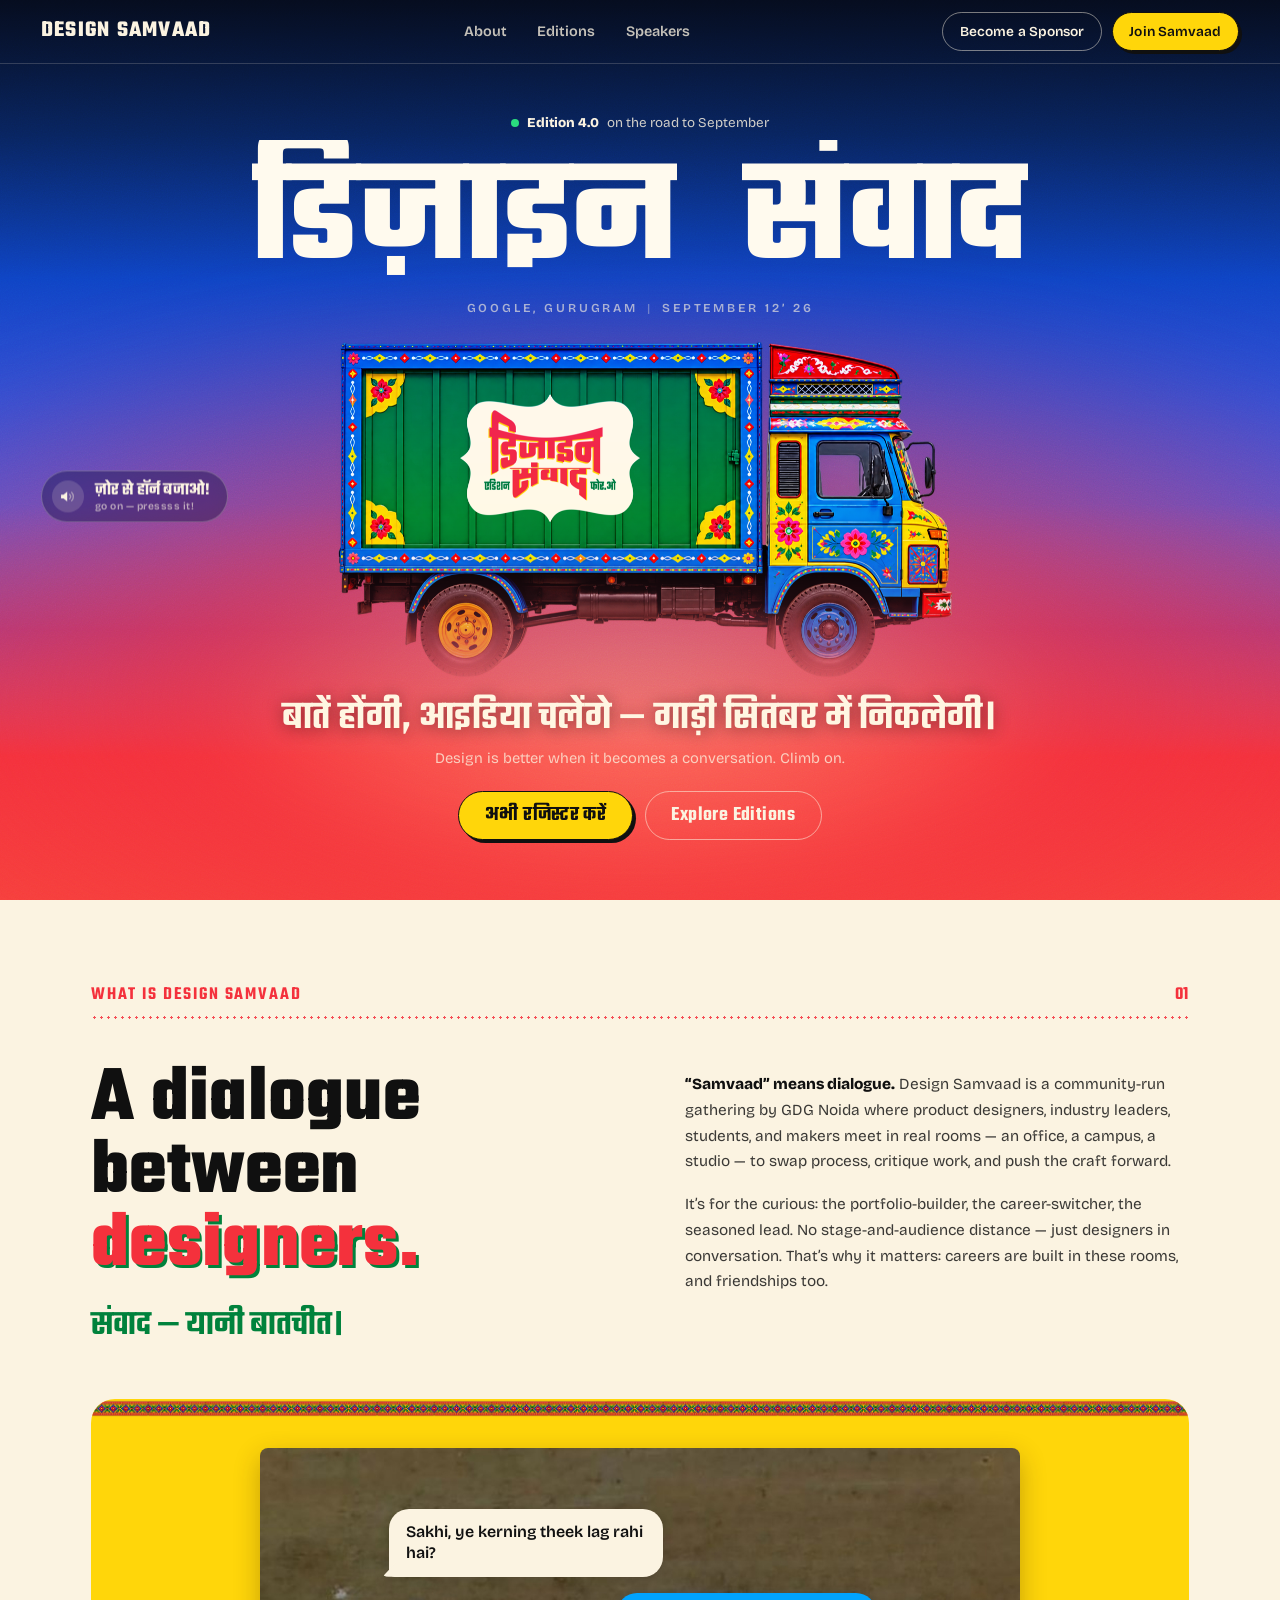
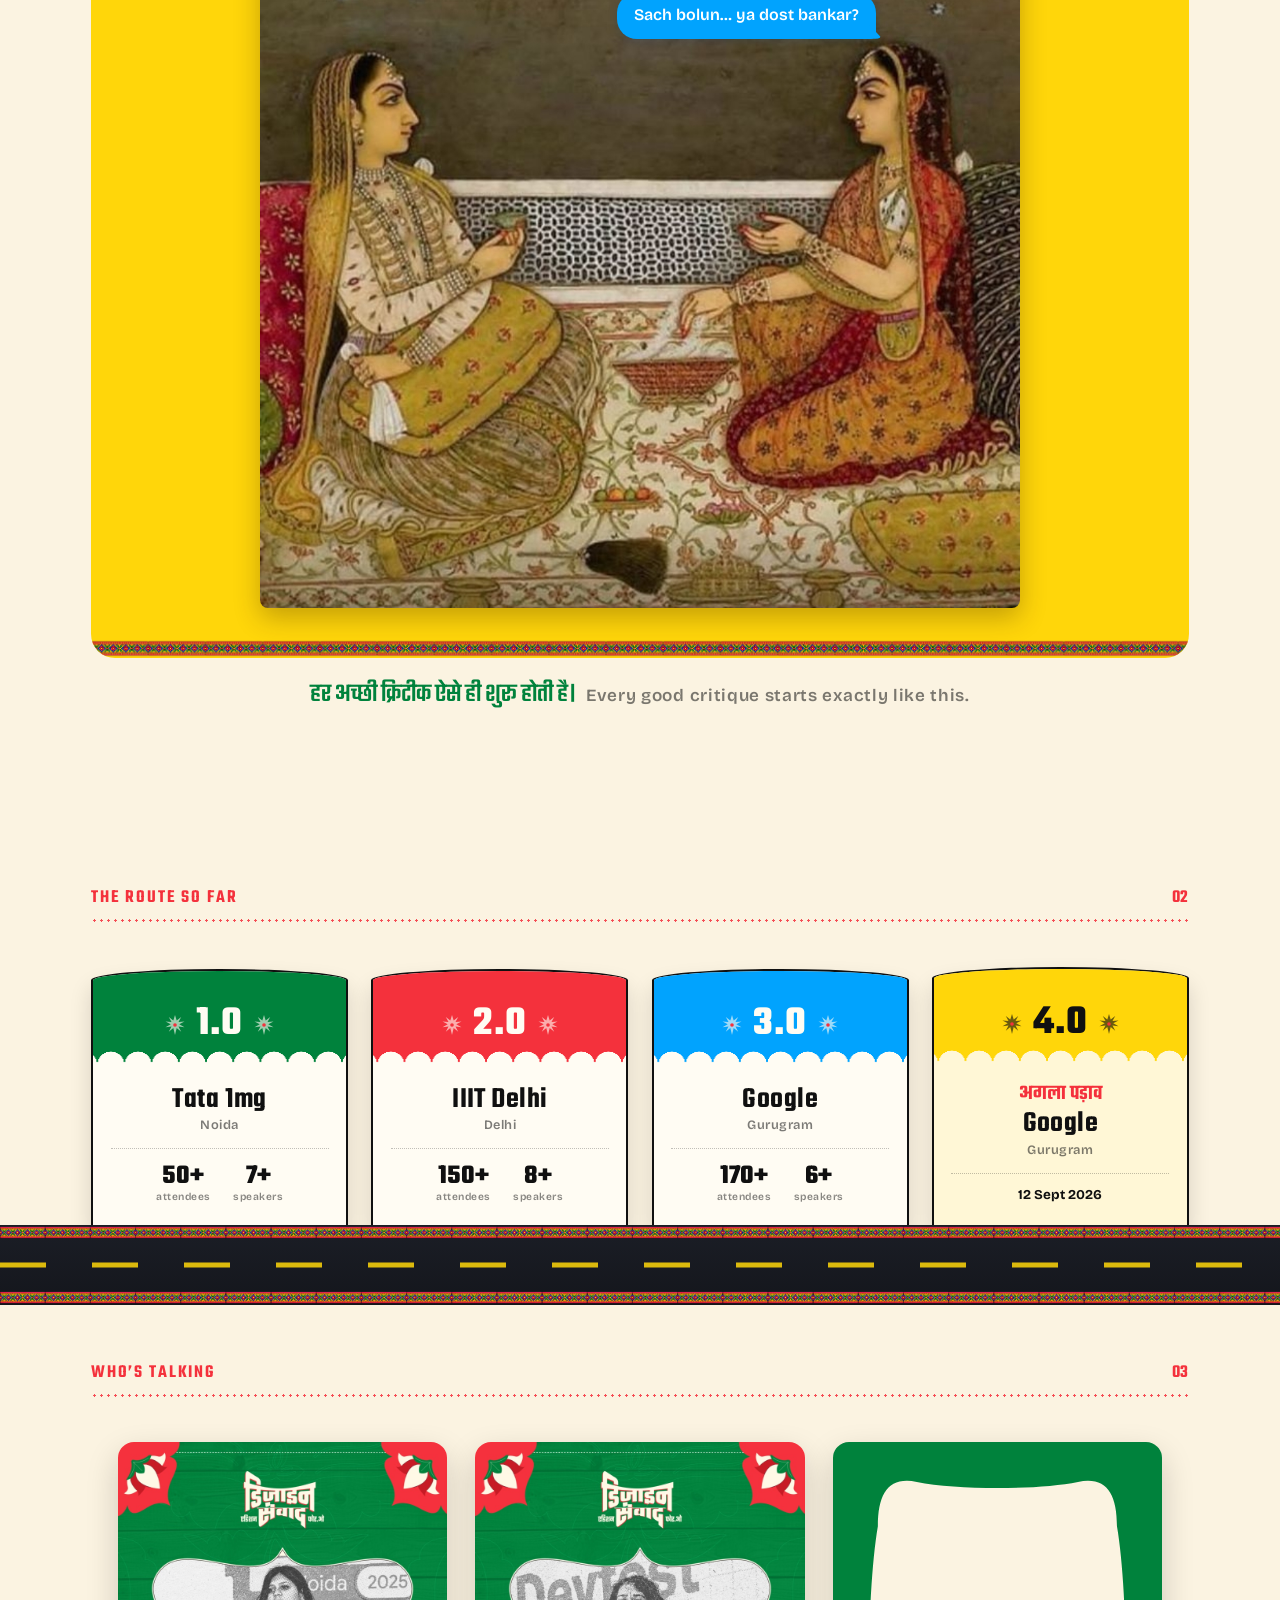
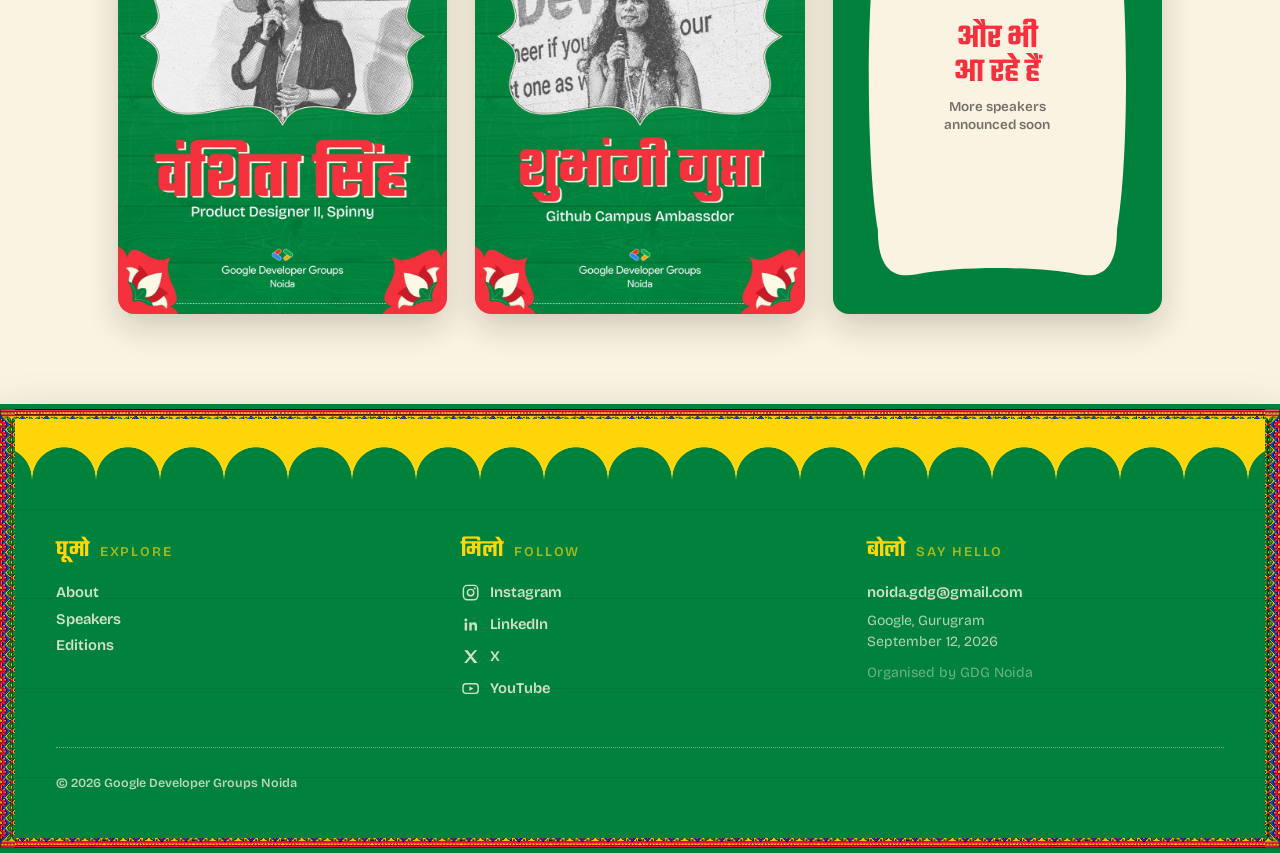
==== index.html @ 7346ff79 "Design Samvaad 4.0 website One-page site for GDG Noida's Design Samvaad Edition 4.0, built in plain " ====
<!DOCTYPE html>
<html lang="en">
<head>
<meta charset="UTF-8" />
<meta name="viewport" content="width=device-width, initial-scale=1.0" />
<title>डिज़ाइन संवाद — Design Samvaad 4.0 · GDG Noida</title>
<meta name="description" content="Design Samvaad Edition 4.0 — a confluence of creativity and advancements. Google Developer Groups Noida, September 2026." />

<link rel="preconnect" href="https://fonts.googleapis.com" />
<link rel="preconnect" href="https://fonts.gstatic.com" crossorigin />
<link href="https://fonts.googleapis.com/css2?family=Teko:wght@400;500;600;700&family=Bricolage+Grotesque:opsz,wght@12..96,400;12..96,600;12..96,800&display=swap" rel="stylesheet" />
<link rel="stylesheet" href="css/main.css?v=33" />
</head>

<body>

<!-- ============ NAV ============ -->
<header class="nav" id="nav">
  <a class="brand" href="#top">
    <span class="brand__name">Design Samvaad</span>
  </a>

  <nav class="nav__links" id="navLinks" aria-label="Primary">
    <a href="#about">About</a>
    <a href="#editions">Editions</a>
    <a href="#speakers">Speakers</a>
  </nav>

  <div class="nav__actions">
    <a class="btn btn--ghost" href="mailto:noida.gdg@gmail.com?subject=Sponsoring%20Design%20Samvaad%204.0">Become a Sponsor</a>
    <a class="btn btn--solid" href="https://www.commudle.com/fill-form/4998" target="_blank" rel="noopener noreferrer">Join Samvaad</a>
  </div>

  <button class="nav__toggle" id="navToggle" type="button"
          aria-expanded="false" aria-controls="navLinks" aria-label="Open menu">
    <span></span><span></span><span></span>
  </button>
</header>

<!-- ============ HERO ============ -->
<main class="hero" id="top">

  <!-- Dusk sky -->
  <div class="scene" aria-hidden="true">
    <div class="scene__sky"></div>
    <div class="scene__bloom"></div>
    <div class="scene__grain"></div>
  </div>

  <div class="hero__inner">

    <p class="hero__eyebrow">
      <span class="hero__eyebrow-dot" aria-hidden="true"></span>
      <strong>Edition 4.0</strong>
      <span>on the road to September</span>
    </p>

    <h1 class="hero__title">
      <span class="hero__title-line"><span class="hero__title-word">डिज़ाइन</span></span>
      <span class="hero__title-line"><span class="hero__title-word">संवाद</span></span>
    </h1>

    <p class="hero__meta">Google, Gurugram <i>|</i> September 12’ 26</p>

    <!-- Truck: dissolves into the gradient at its base -->
    <figure class="truck" id="truck">
      <!-- .truck__media carries the dissolve mask, so the figure itself
           stays free for the jolt/idle transforms -->
      <span class="truck__media">
        <img
          src="Assets/truck-w1600.png"
          srcset="Assets/truck-w1200.png 1200w,
                  Assets/truck-w1600.png 1600w,
                  Assets/truck-w2200.png 2200w"
          sizes="(max-width: 760px) 112vw, 48vw"
          width="1600" height="900"
          alt="A hand-painted Indian truck carrying the Design Samvaad logo on its side."
          decoding="async" fetchpriority="high" />
        <span class="truck__tint" aria-hidden="true"></span>
      </span>
    </figure>

    <p class="hero__tagline">बातें होंगी, आइडिया चलेंगे — गाड़ी सितंबर में निकलेगी।</p>

    <p class="hero__sub">Design is better when it becomes a conversation. Climb on.</p>

    <div class="hero__cta">
      <a class="btn btn--solid btn--lg" href="https://www.commudle.com/fill-form/4998" target="_blank" rel="noopener noreferrer">अभी रजिस्टर करें</a>
      <a class="btn btn--outline btn--lg" href="#editions">Explore Editions</a>
    </div>

  </div>

  <!-- Horn pill -->
  <button class="horn" id="hornBtn" type="button" aria-label="Sound the horn">
    <span class="horn__icon" aria-hidden="true">
      <svg viewBox="0 0 24 24">
        <path d="M4 9.5h3.2L12 5.6v12.8L7.2 14.5H4z" fill="currentColor"/>
        <path class="horn__wave horn__wave--1" d="M15.2 9.2a4 4 0 0 1 0 5.6" fill="none" stroke="currentColor" stroke-width="1.7" stroke-linecap="round"/>
        <path class="horn__wave horn__wave--2" d="M17.8 6.6a7.7 7.7 0 0 1 0 10.8" fill="none" stroke="currentColor" stroke-width="1.7" stroke-linecap="round"/>
      </svg>
    </span>
    <span class="horn__text">
      <span class="horn__hi">ज़ोर से हॉर्न बजाओ!</span>
      <span class="horn__en">go on — pressss it!</span>
    </span>
  </button>

  <div class="horn-burst" id="hornBurst" aria-hidden="true"><span>पों&nbsp;पों!</span></div>
</main>

<!-- ============ ABOUT ============ -->
<section class="about" id="about">
  <div class="wrap">

    <!-- Header strip, after the brand deck's running head -->
    <div class="rule-head">
      <span class="rule-head__label">What is Design Samvaad</span>
      <span class="rule-head__index">01</span>
    </div>
    <span class="rule-dotted" aria-hidden="true"></span>

    <div class="about__grid">
      <div class="about__lead">
        <h2 class="about__title">
          A dialogue between<br />
          <em>designers.</em>
        </h2>
        <p class="about__hindi">संवाद — यानी बातचीत।</p>
      </div>

      <div class="about__body">
        <p><strong>“Samvaad” means dialogue.</strong> Design Samvaad is a community-run gathering by GDG Noida where product designers, industry leaders, students, and makers meet in real rooms — an office, a campus, a studio — to swap process, critique work, and push the craft forward.</p>
        <p>It’s for the curious: the portfolio-builder, the career-switcher, the seasoned lead. No stage-and-audience distance — just designers in conversation. That’s why it matters: careers are built in these rooms, and friendships too.</p>
      </div>
    </div>

    <!-- Two peacocks, one group chat. Tradition meets the read receipt. -->
    <figure class="dialogue">
      <div class="dialogue__scene">
        <div class="dialogue__frame">
          <!-- Bubbles are placed in % of this frame, so they stay pinned to
               each woman's head at every size -->
          <p class="bubble bubble--them">Sakhi, ye kerning theek lag rahi hai?</p>
          <p class="bubble bubble--me">Sach bolun… ya dost bankar?</p>
          <img class="dialogue__art" src="Assets/sakhi-talks.jpg"
               alt="A Mughal miniature of two women seated facing each other in conversation."
               width="1080" height="1080" loading="lazy" decoding="async" />
        </div>
      </div>
      <figcaption class="dialogue__cap">
        हर अच्छी क्रिटीक ऐसे ही शुरू होती है।
        <span>Every good critique starts exactly like this.</span>
      </figcaption>
    </figure>

  </div>
</section>

<!-- ============ EDITIONS ============ -->
<section class="editions" id="editions">
  <div class="wrap">

    <div class="rule-head">
      <span class="rule-head__label">The route so far</span>
      <span class="rule-head__index">02</span>
    </div>
    <span class="rule-dotted" aria-hidden="true"></span>

    <!-- Kilometre stones standing on the highway -->
    <ol class="route">
      <li class="stone stone--green">
        <span class="stone__cap">
          <svg class="cap-rosette" viewBox="0 0 40 40" aria-hidden="true"><use href="#rosette" /></svg>
          1.0
          <svg class="cap-rosette" viewBox="0 0 40 40" aria-hidden="true"><use href="#rosette" /></svg>
        </span>
        <div class="stone__body">
          <h3 class="stone__venue">Tata 1mg</h3>
          <p class="stone__city">Noida</p>
          <dl class="stone__stats">
            <div><dt>attendees</dt><dd>50+</dd></div>
            <div><dt>speakers</dt><dd>7+</dd></div>
          </dl>
        </div>
      </li>

      <li class="stone stone--red">
        <span class="stone__cap">
          <svg class="cap-rosette" viewBox="0 0 40 40" aria-hidden="true"><use href="#rosette" /></svg>
          2.0
          <svg class="cap-rosette" viewBox="0 0 40 40" aria-hidden="true"><use href="#rosette" /></svg>
        </span>
        <div class="stone__body">
          <h3 class="stone__venue">IIIT Delhi</h3>
          <p class="stone__city">Delhi</p>
          <dl class="stone__stats">
            <div><dt>attendees</dt><dd>150+</dd></div>
            <div><dt>speakers</dt><dd>8+</dd></div>
          </dl>
        </div>
      </li>

      <li class="stone stone--blue">
        <span class="stone__cap">
          <svg class="cap-rosette" viewBox="0 0 40 40" aria-hidden="true"><use href="#rosette" /></svg>
          3.0
          <svg class="cap-rosette" viewBox="0 0 40 40" aria-hidden="true"><use href="#rosette" /></svg>
        </span>
        <div class="stone__body">
          <h3 class="stone__venue">Google</h3>
          <p class="stone__city">Gurugram</p>
          <dl class="stone__stats">
            <div><dt>attendees</dt><dd>170+</dd></div>
            <div><dt>speakers</dt><dd>6+</dd></div>
          </dl>
        </div>
      </li>

      <li class="stone stone--next">
        <span class="stone__cap">
          <svg class="cap-rosette" viewBox="0 0 40 40" aria-hidden="true"><use href="#rosette" /></svg>
          4.0
          <svg class="cap-rosette" viewBox="0 0 40 40" aria-hidden="true"><use href="#rosette" /></svg>
        </span>
        <div class="stone__body">
          <p class="stone__flag">अगला पड़ाव</p>
          <h3 class="stone__venue">Google</h3>
          <p class="stone__city">Gurugram</p>
          <p class="stone__date">12 Sept 2026</p>
        </div>
      </li>
    </ol>

  </div>

  <!-- Outside .wrap so the highway runs edge to edge -->
  <div class="road" aria-hidden="true"></div>
</section>

<!-- ============ SPEAKERS ============ -->
<section class="speakers" id="speakers">
  <div class="wrap">

    <div class="rule-head">
      <span class="rule-head__label">Who’s talking</span>
      <span class="rule-head__index">03</span>
    </div>
    <span class="rule-dotted" aria-hidden="true"></span>

    <!-- Posters are pre-designed, so they carry their own name/role artwork.
         The alt text repeats it for screen readers and search. -->
    <ul class="speaker-grid">
      <li class="speaker">
        <img class="speaker__poster" src="Speakers/vanshita-singh.jpg"
             alt="वंशिता सिंह — Product Designer II at Spinny, speaking at Design Samvaad."
             width="839" height="1200" loading="lazy" decoding="async" />
      </li>

      <li class="speaker">
        <img class="speaker__poster" src="Speakers/shubhangi-gupta.jpg"
             alt="शुभांगी गुप्ता — GitHub Campus Ambassador, speaking at Design Samvaad."
             width="839" height="1200" loading="lazy" decoding="async" />
      </li>

      <li class="speaker speaker--soon">
        <div class="speaker__plate">
          <span class="speaker__soon-hi">और भी<br />आ रहे हैं</span>
          <span class="speaker__soon-en">More speakers<br />announced soon</span>
        </div>
      </li>
    </ul>

  </div>
</section>

<!-- ============ FOOTER — the painted tailgate, full bleed ============ -->
<footer class="footer" id="contact">
  <div class="tailgate">
    <span class="tailgate__valance" aria-hidden="true"></span>

    <div class="tailgate__body">
      <div class="wrap wrap--wide">

        <div class="footer__cols">
          <nav class="footer-col" aria-label="Footer">
            <h3 class="footer-col__head">घूमो <span>Explore</span></h3>
            <a href="#about">About</a>
            <a href="#speakers">Speakers</a>
            <a href="#editions">Editions</a>
                  </nav>

          <div class="footer-col">
            <h3 class="footer-col__head">मिलो <span>Follow</span></h3>
                <ul class="socials">
              <li><a href="https://www.instagram.com/gdg_noida" target="_blank" rel="noopener noreferrer" aria-label="Instagram">
                <svg viewBox="0 0 24 24" aria-hidden="true">
                  <rect x="3" y="3" width="18" height="18" rx="5" fill="none" stroke="currentColor" stroke-width="1.8"/>
                  <circle cx="12" cy="12" r="4" fill="none" stroke="currentColor" stroke-width="1.8"/>
                  <circle cx="17.2" cy="6.8" r="1.25" fill="currentColor"/>
                </svg><span>Instagram</span></a></li>

              <li><a href="https://www.linkedin.com/company/noidagdg" target="_blank" rel="noopener noreferrer" aria-label="LinkedIn">
                <svg viewBox="0 0 24 24" aria-hidden="true">
                  <path fill="currentColor" d="M4.6 9.4h3v10.1h-3zM6.1 4.4a1.8 1.8 0 1 1 0 3.6 1.8 1.8 0 0 1 0-3.6zM10.4 9.4h3v1.4a3.4 3.4 0 0 1 3-1.6c2.4 0 3.7 1.6 3.7 4.3v6h-3v-5.4c0-1.4-.5-2.3-1.8-2.3-1 0-1.6.7-1.8 1.4-.1.3-.1.6-.1.9v5.4h-3z"/>
                </svg><span>LinkedIn</span></a></li>

              <li><a href="https://x.com/gdg_noida" target="_blank" rel="noopener noreferrer" aria-label="X">
                <svg viewBox="0 0 24 24" aria-hidden="true">
                  <path fill="currentColor" d="M4 4h4.3l4 5.5L17 4h3.2l-6.4 7.7 6.9 8.3h-4.3l-4.4-5.9L7.1 20H3.9l6.7-8.1z"/>
                </svg><span>X</span></a></li>

              <li><a href="https://www.youtube.com/@gdg_noida" target="_blank" rel="noopener noreferrer" aria-label="YouTube">
                <svg viewBox="0 0 24 24" aria-hidden="true">
                  <rect x="2.5" y="6" width="19" height="12" rx="3.6" fill="none" stroke="currentColor" stroke-width="1.8"/>
                  <path fill="currentColor" d="M10.4 9.4l5.1 2.6-5.1 2.6z"/>
                </svg><span>YouTube</span></a></li>
            </ul>
          </div>

          <div class="footer-col">
            <h3 class="footer-col__head">बोलो <span>Say hello</span></h3>
            <!-- TODO: swap in the real address -->
            <a class="footer-col__mail" href="mailto:noida.gdg@gmail.com">noida.gdg@gmail.com</a>
            <p class="footer-col__note">Google, Gurugram<br />September 12, 2026</p>
            <p class="footer-col__note footer-col__note--dim">Organised by GDG Noida</p>
          </div>
        </div>

        <div class="tailgate__foot">
          <p class="tailgate__copy">© 2026 Google Developer Groups Noida</p>
        </div>

      </div>
    </div>
  </div>
</footer>

<!-- ============ SVG defs ============ -->
<svg class="defs" aria-hidden="true" focusable="false"><defs>
  <!-- The brand's cartouche, in objectBoundingBox units so it scales to any card -->
  <!-- Eight-point rosette, the flourish painted either side of a truck slogan -->
  <symbol id="rosette" viewBox="0 0 40 40">
    <path fill="currentColor" d="M20 0l3.4 11.1L32.4 4 27 14.2l12-1.3-10.4 5.8L39 24.4l-12-1.3 5.4 10.2-9-7.1L20 40l-3.4-13.8-9 7.1 5.4-10.2-12 1.3 10.4-5.8L1 12.9l12 1.3L7.6 4l9 7.1z"/>
    <circle cx="20" cy="20" r="3.6" fill="var(--red)"/>
  </symbol>

  <clipPath id="cartouche" clipPathUnits="objectBoundingBox">
    <path d="M.055.13C.055.05.095.008.20.022.35.042.65.042.80.022.905.008.945.05.945.13
             .99.30.99.70.945.87.945.95.905.992.80.978.65.958.35.958.20.978.095.992.055.95.055.87
             .01.70.01.30.055.13Z"/>
  </clipPath>
</defs></svg>

<script type="module" src="js/main.js?v=33"></script>
</body>
</html>
---- css/main.css ----
/* ============================================================
   Design Samvaad 4.0
   Brand: GDG Noida · "Desi Maximalism"
   Type:  Teko (display) · Bricolage Grotesque (text)
   ------------------------------------------------------------
   Entry point. Layer order is declared up front so a component
   can never be accidentally out-specified by a section rule —
   sections always win over components, components over base.
   ============================================================ */
@layer tokens, base, layout, components, sections;

/* --- Foundations ------------------------------------------ */
@import url("tokens.css")  layer(tokens);
@import url("base.css")    layer(base);
@import url("layout.css")  layer(layout);

/* --- Components: reusable, section-agnostic ---------------- */
@import url("components/button.css")       layer(components);
@import url("components/nav.css")          layer(components);
@import url("components/section-head.css") layer(components);
@import url("components/truck.css")        layer(components);
@import url("components/horn.css")         layer(components);
@import url("components/bubble.css")       layer(components);
@import url("components/dialogue.css")     layer(components);
@import url("components/milestone.css")    layer(components);
@import url("components/road.css")         layer(components);
@import url("components/speaker-card.css") layer(components);
@import url("components/rosette.css")      layer(components);
@import url("components/tailgate.css")     layer(components);
@import url("components/footer-cols.css")  layer(components);

/* --- Sections: page-level composition ---------------------- */
@import url("sections/hero.css")     layer(sections);
@import url("sections/about.css")    layer(sections);
@import url("sections/editions.css") layer(sections);
@import url("sections/speakers.css") layer(sections);
@import url("sections/footer.css")   layer(sections);
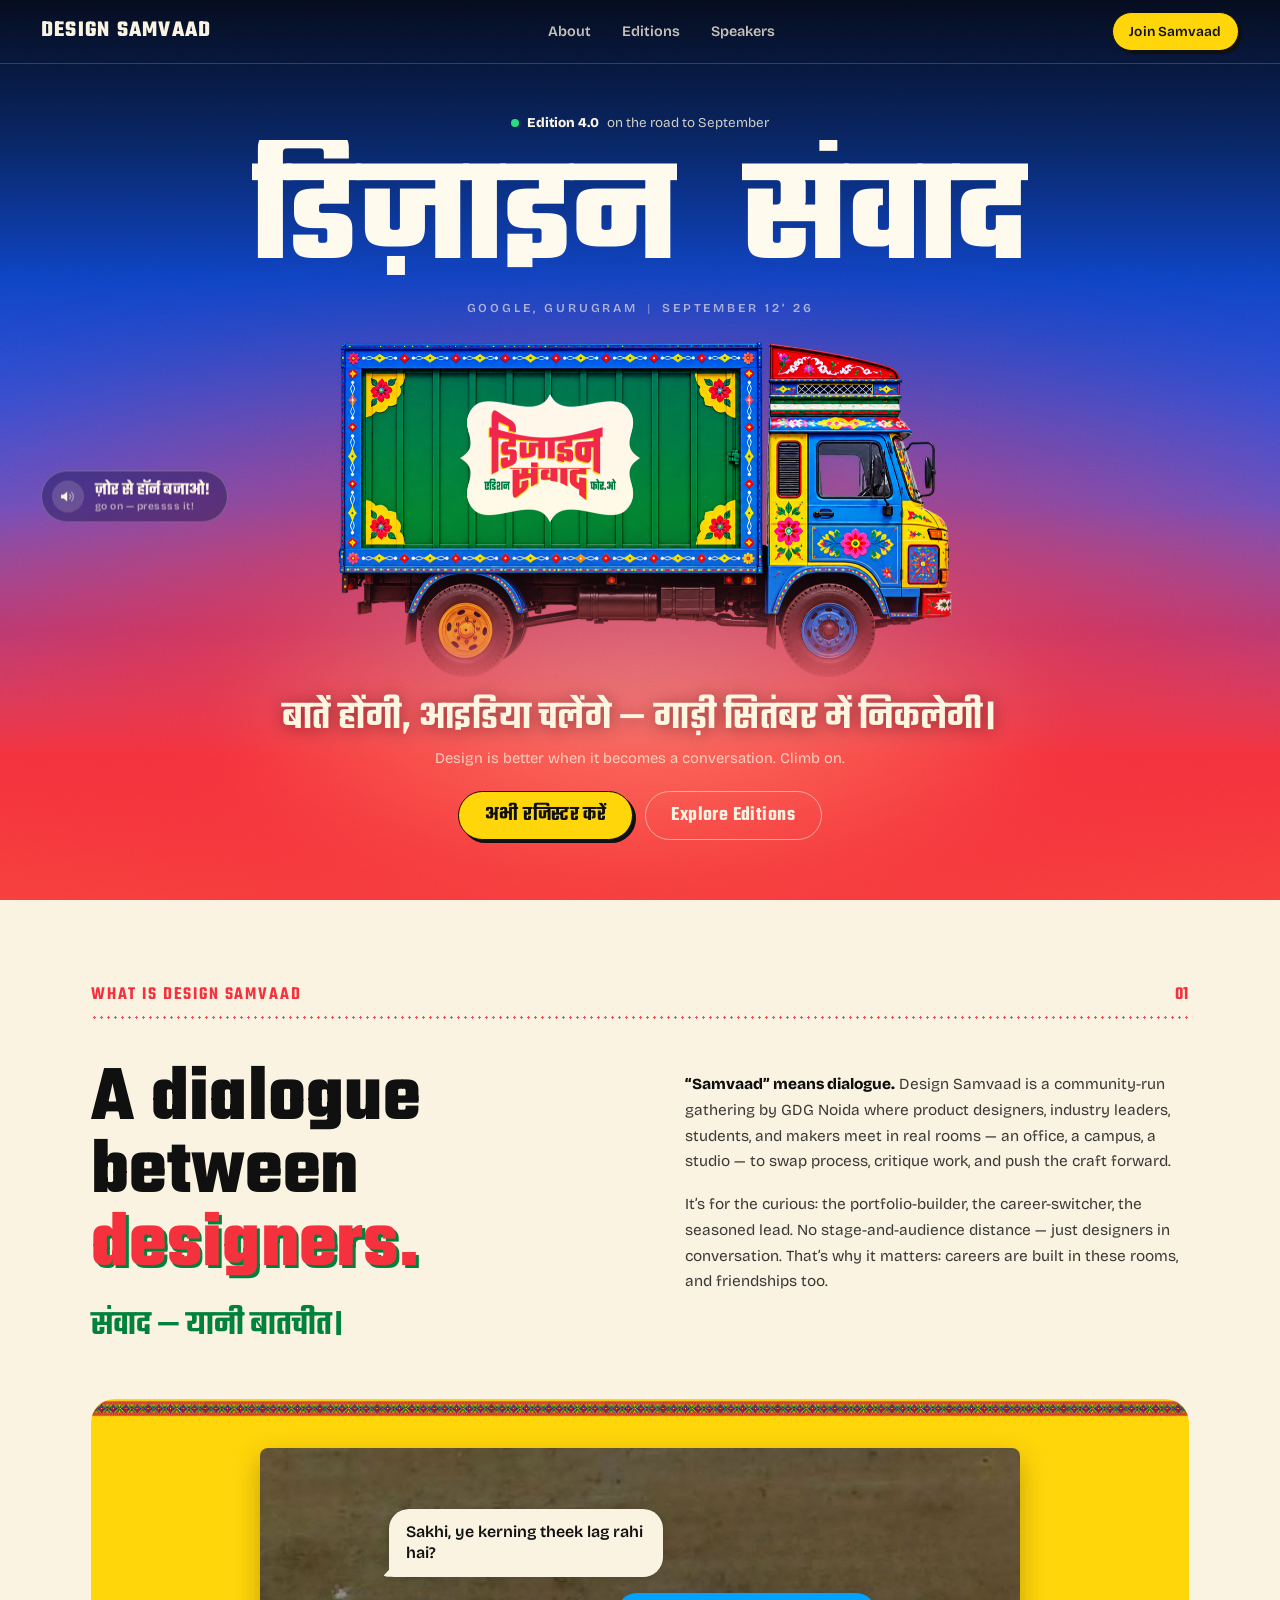
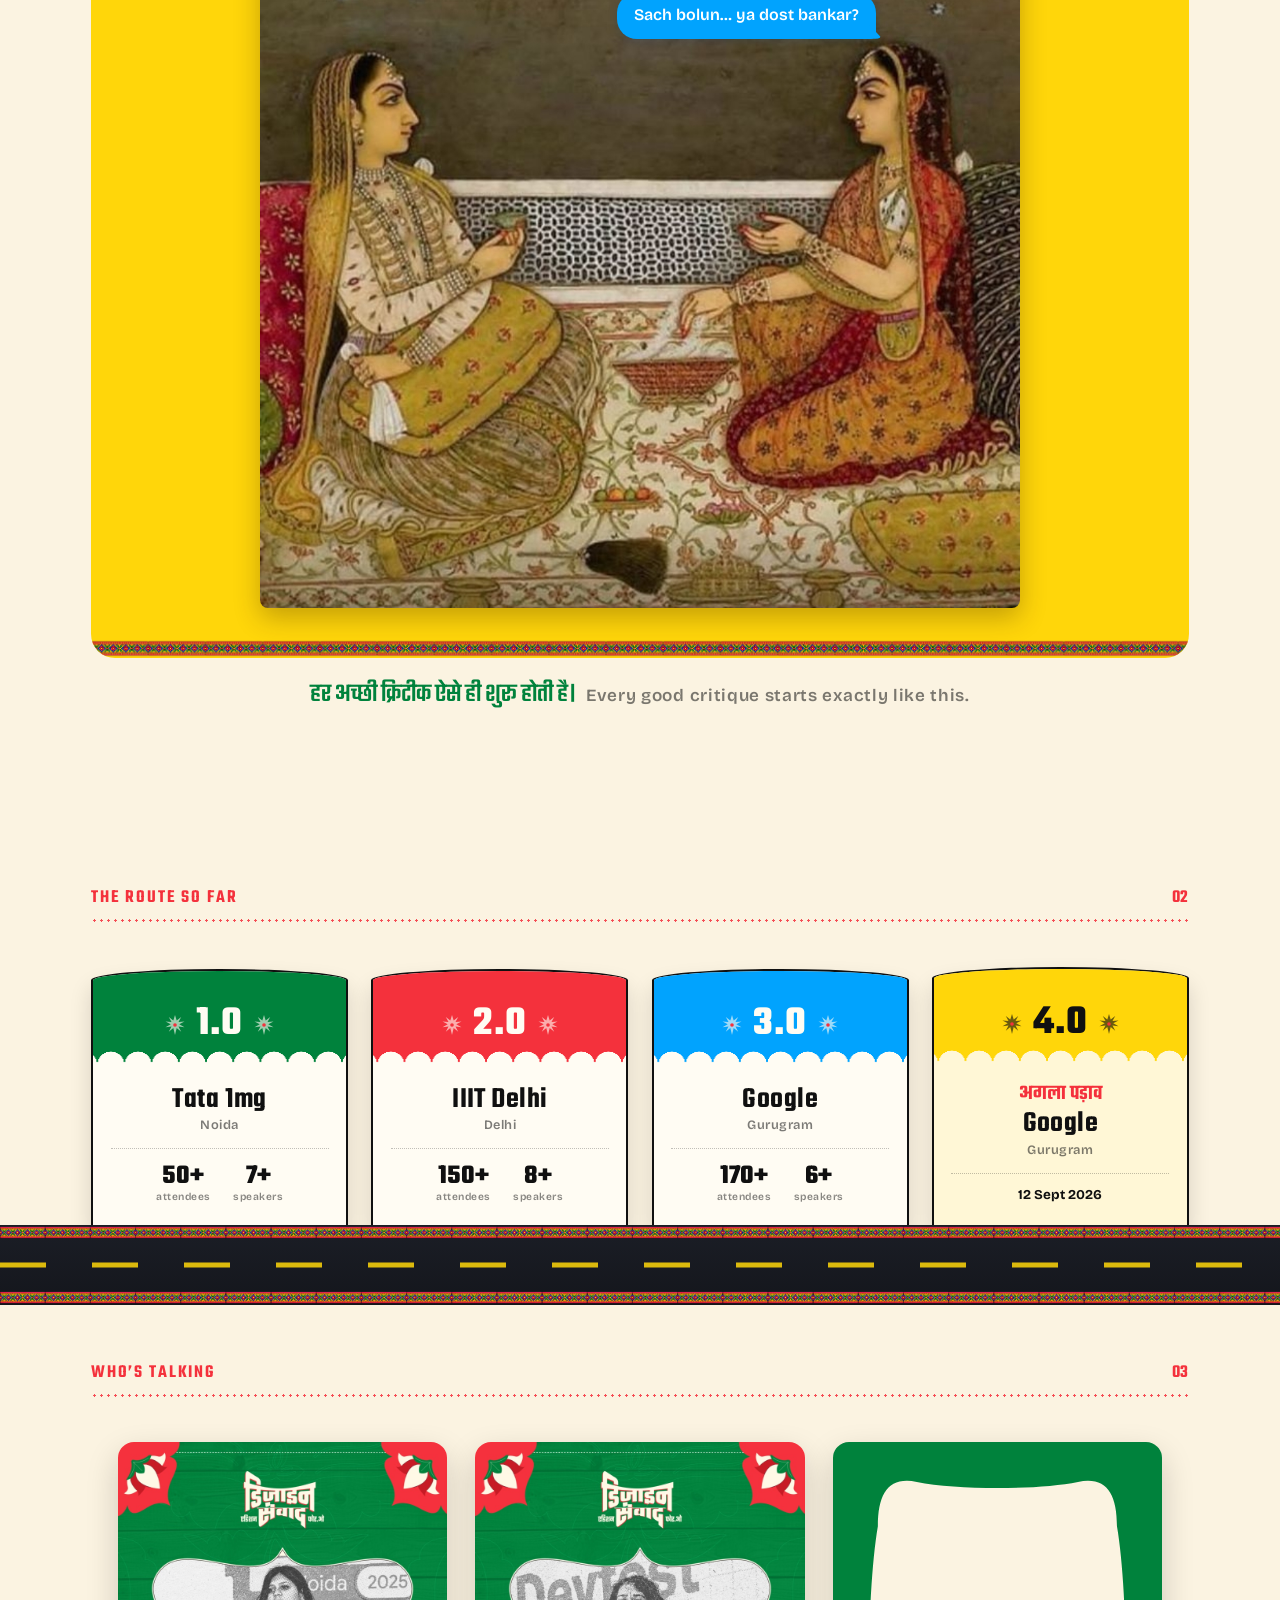
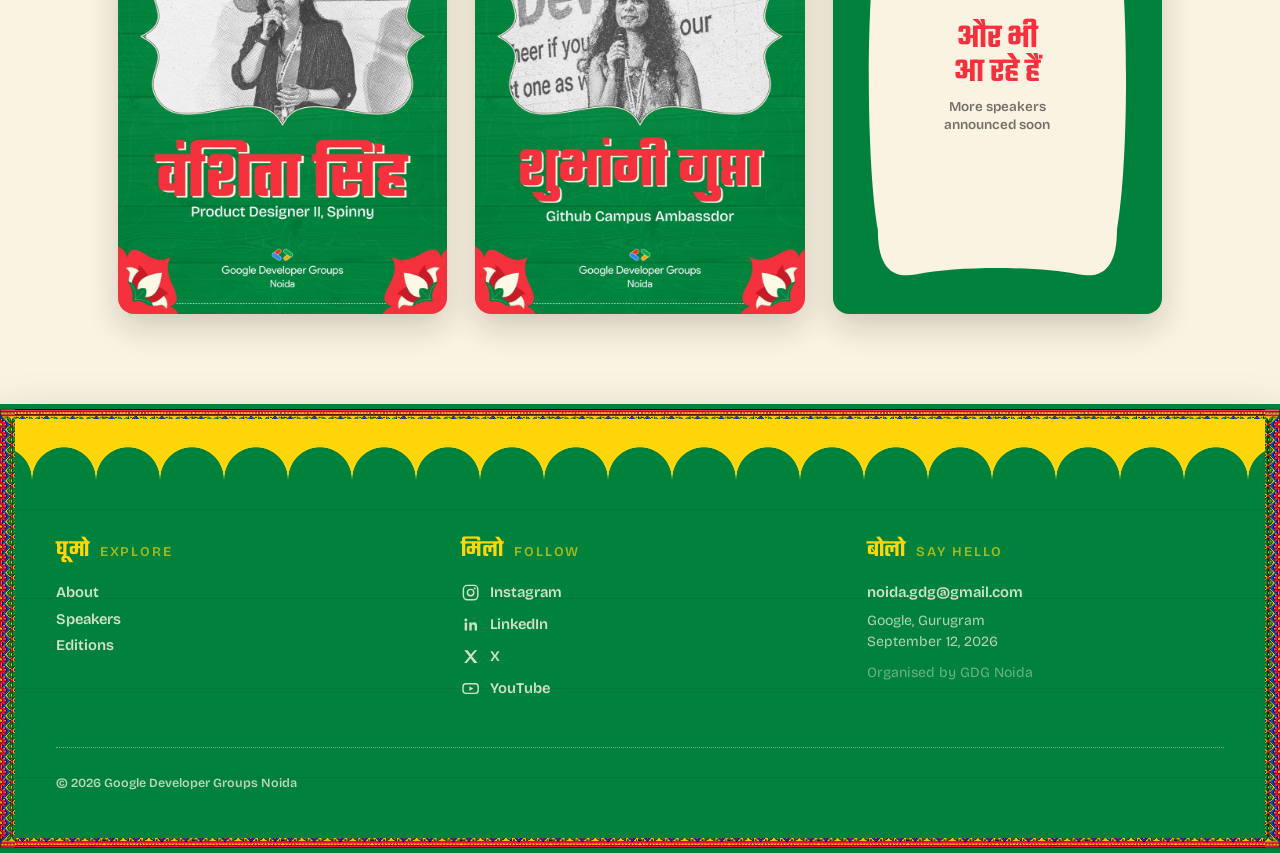
==== commit 0494bd2e: "Remove the Become a Sponsor CTA No sponsors to solicit for this edition, so the nav action is droppe" ====
--- a/index.html
+++ b/index.html
@@ -9,7 +9,7 @@
 <link rel="preconnect" href="https://fonts.googleapis.com" />
 <link rel="preconnect" href="https://fonts.gstatic.com" crossorigin />
 <link href="https://fonts.googleapis.com/css2?family=Teko:wght@400;500;600;700&family=Bricolage+Grotesque:opsz,wght@12..96,400;12..96,600;12..96,800&display=swap" rel="stylesheet" />
-<link rel="stylesheet" href="css/main.css?v=33" />
+<link rel="stylesheet" href="css/main.css?v=34" />
 </head>
 
 <body>
@@ -27,7 +27,6 @@
   </nav>
 
   <div class="nav__actions">
-    <a class="btn btn--ghost" href="mailto:noida.gdg@gmail.com?subject=Sponsoring%20Design%20Samvaad%204.0">Become a Sponsor</a>
     <a class="btn btn--solid" href="https://www.commudle.com/fill-form/4998" target="_blank" rel="noopener noreferrer">Join Samvaad</a>
   </div>
 
@@ -352,6 +351,6 @@
   </clipPath>
 </defs></svg>
 
-<script type="module" src="js/main.js?v=33"></script>
+<script type="module" src="js/main.js?v=34"></script>
 </body>
 </html>
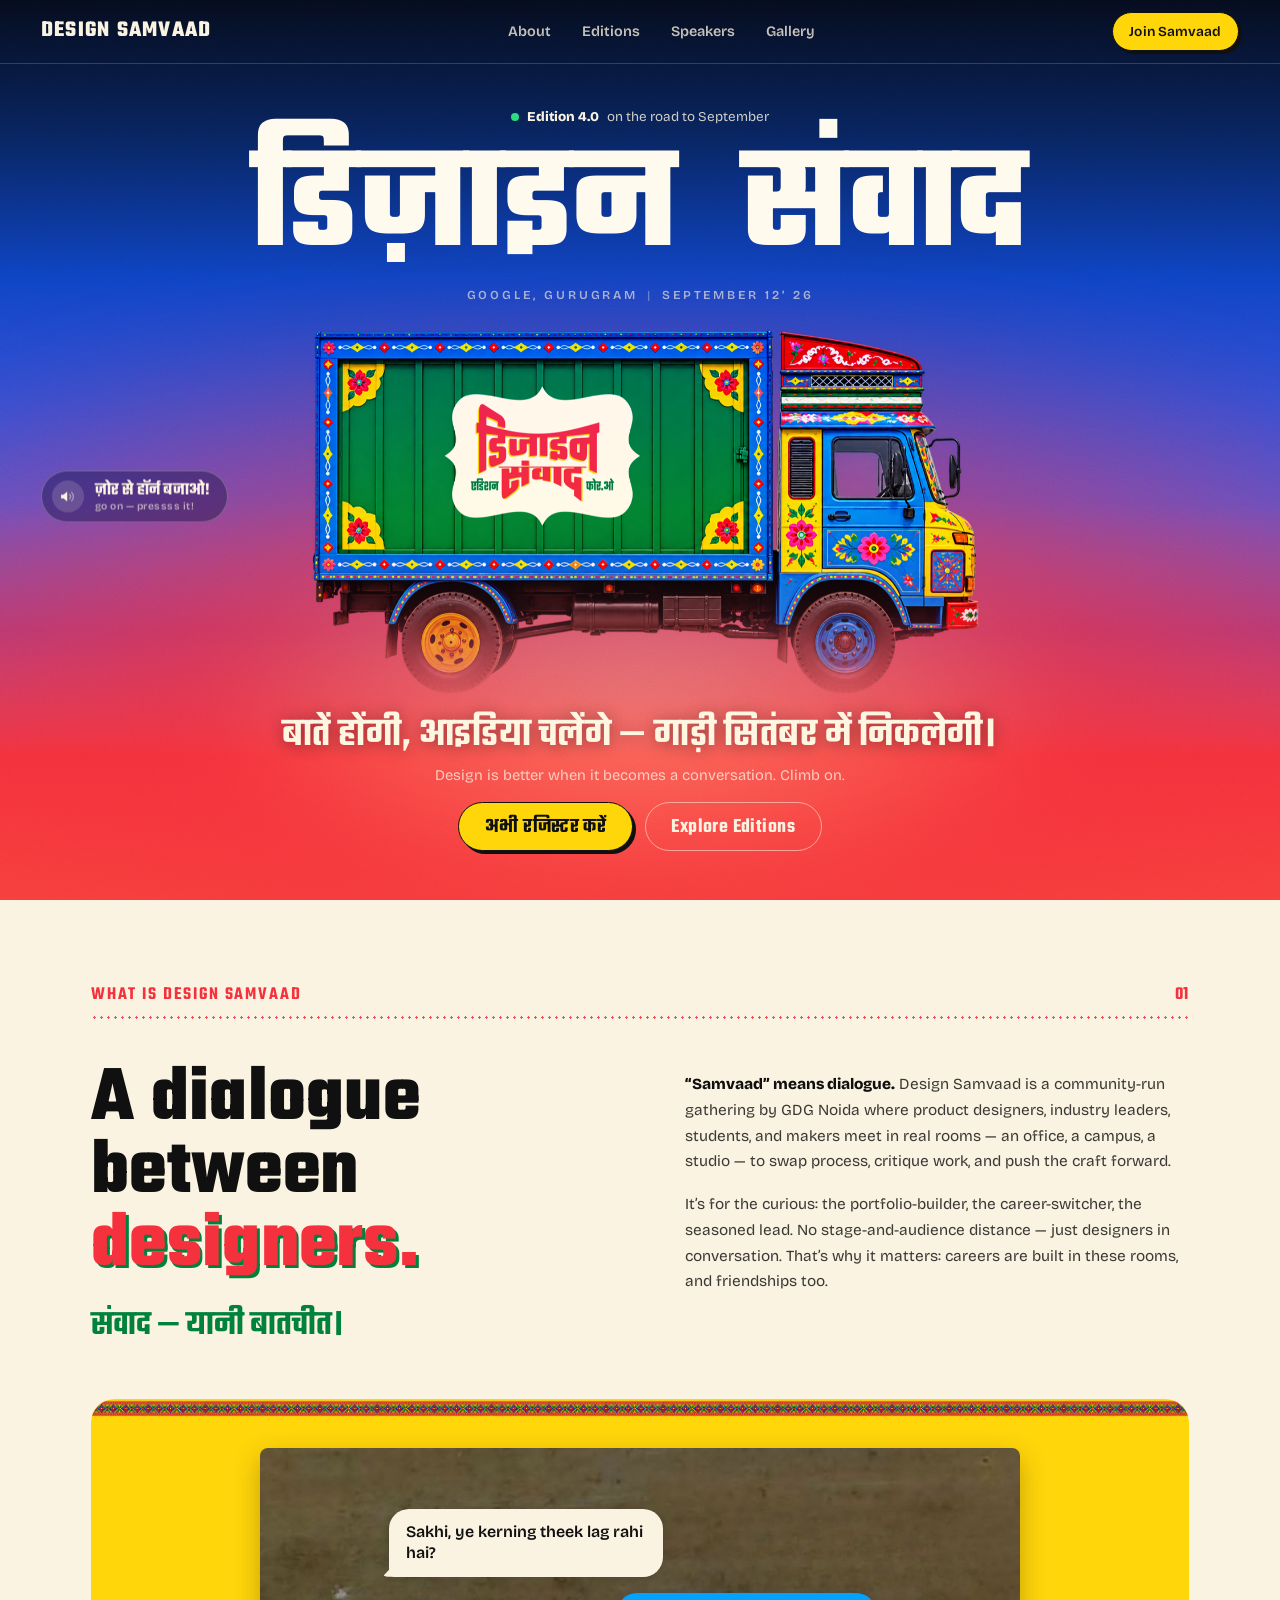
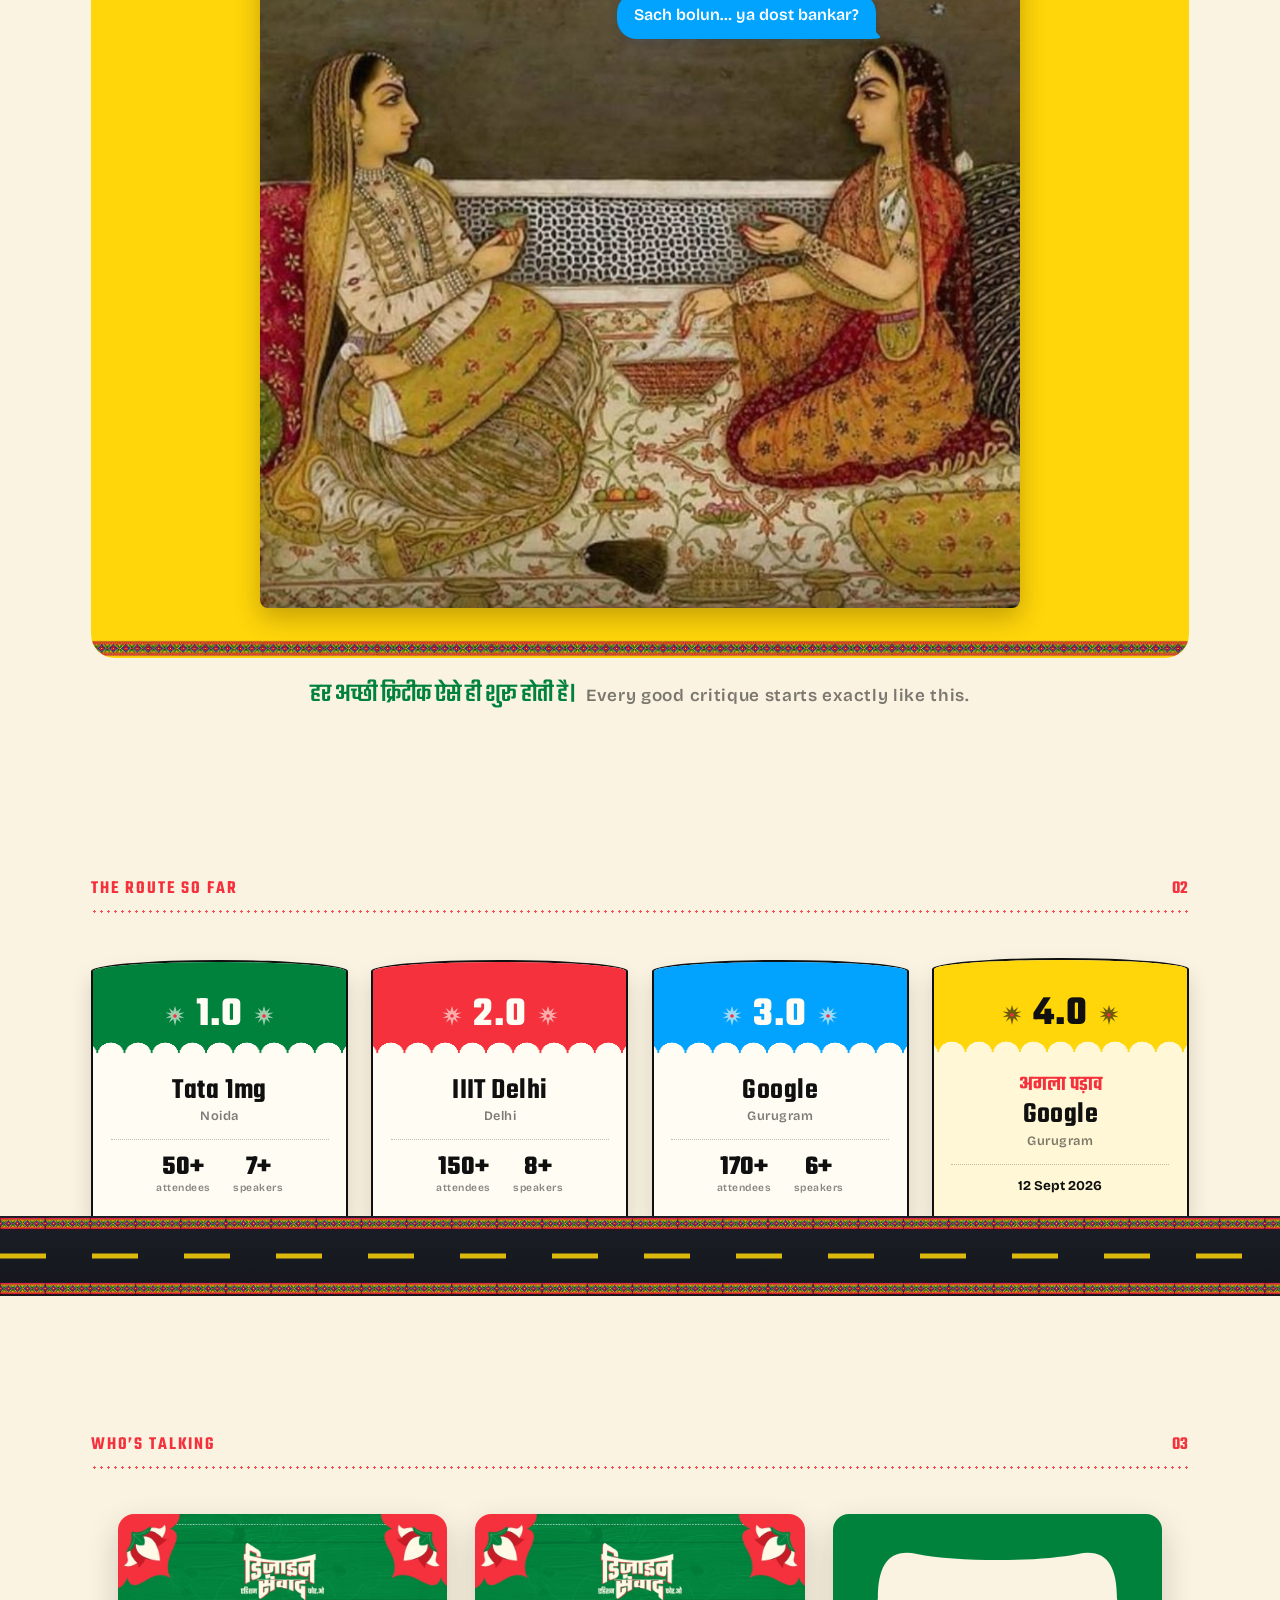
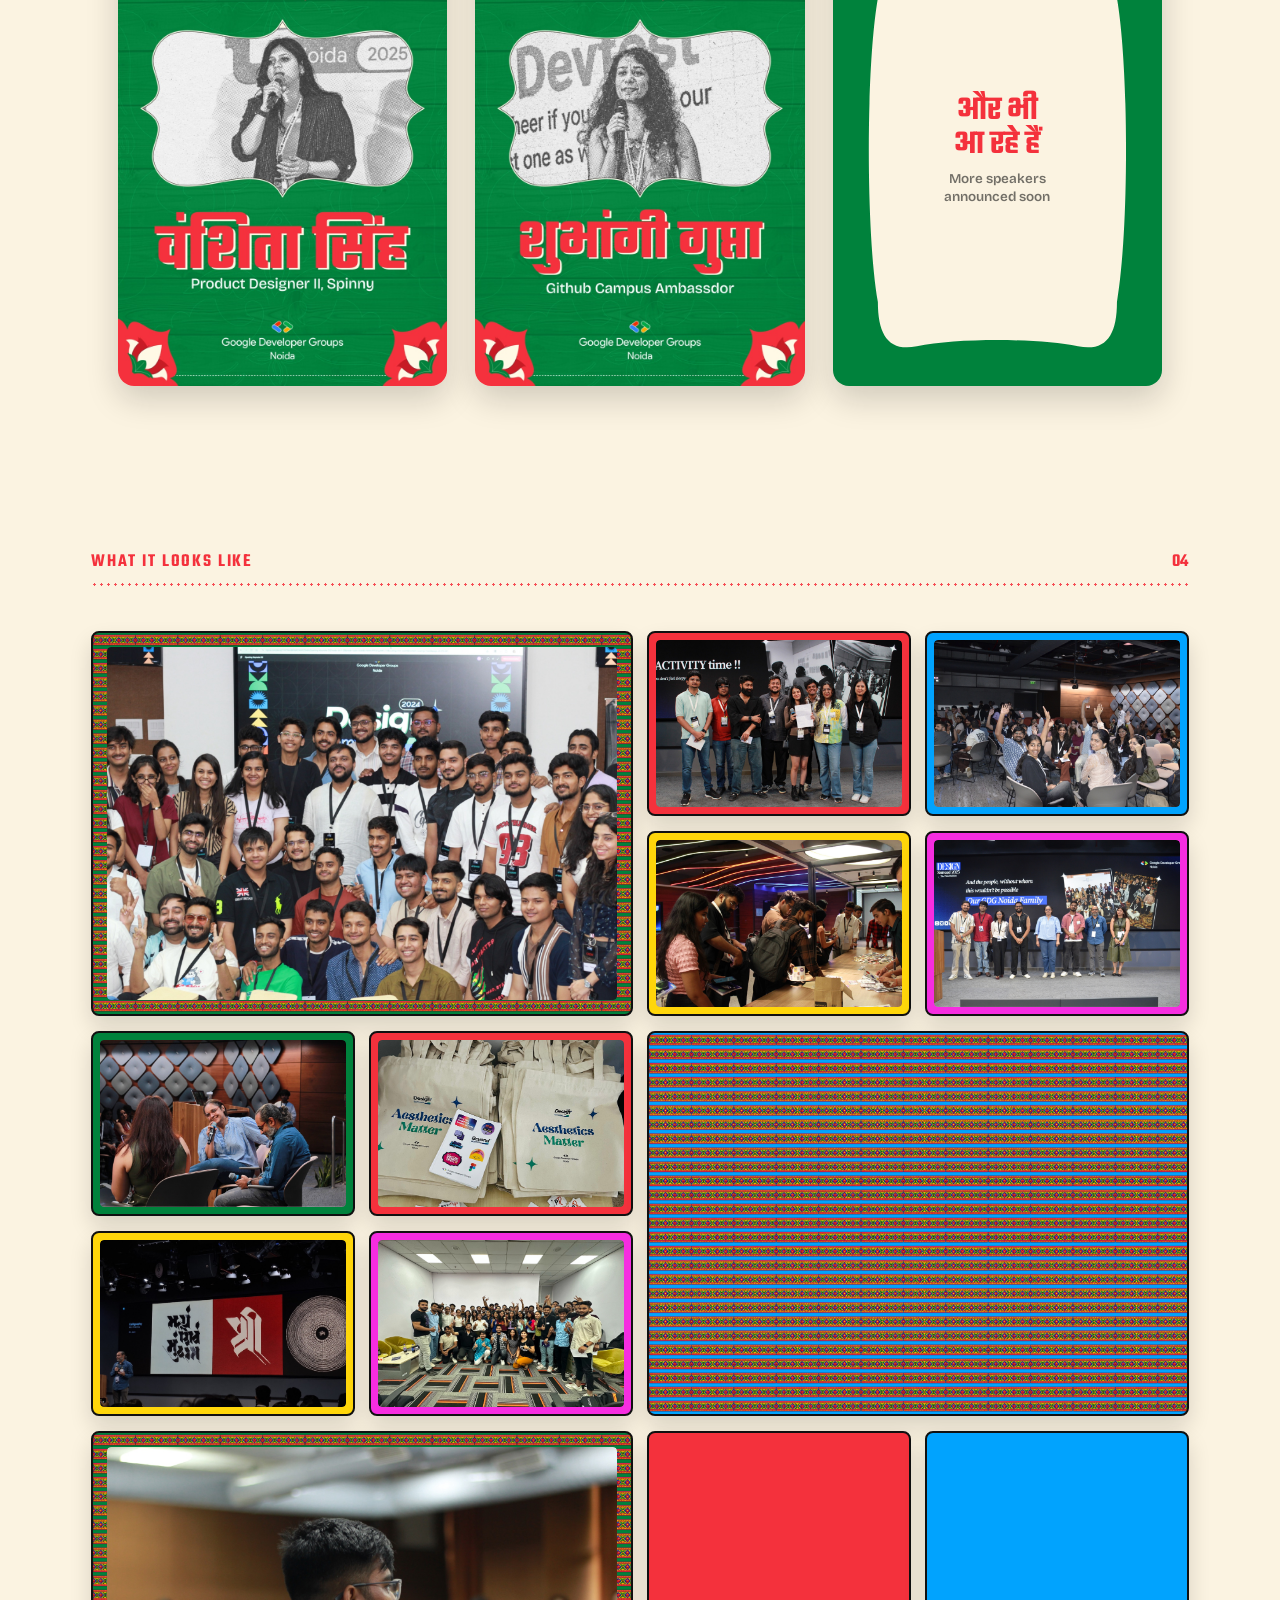
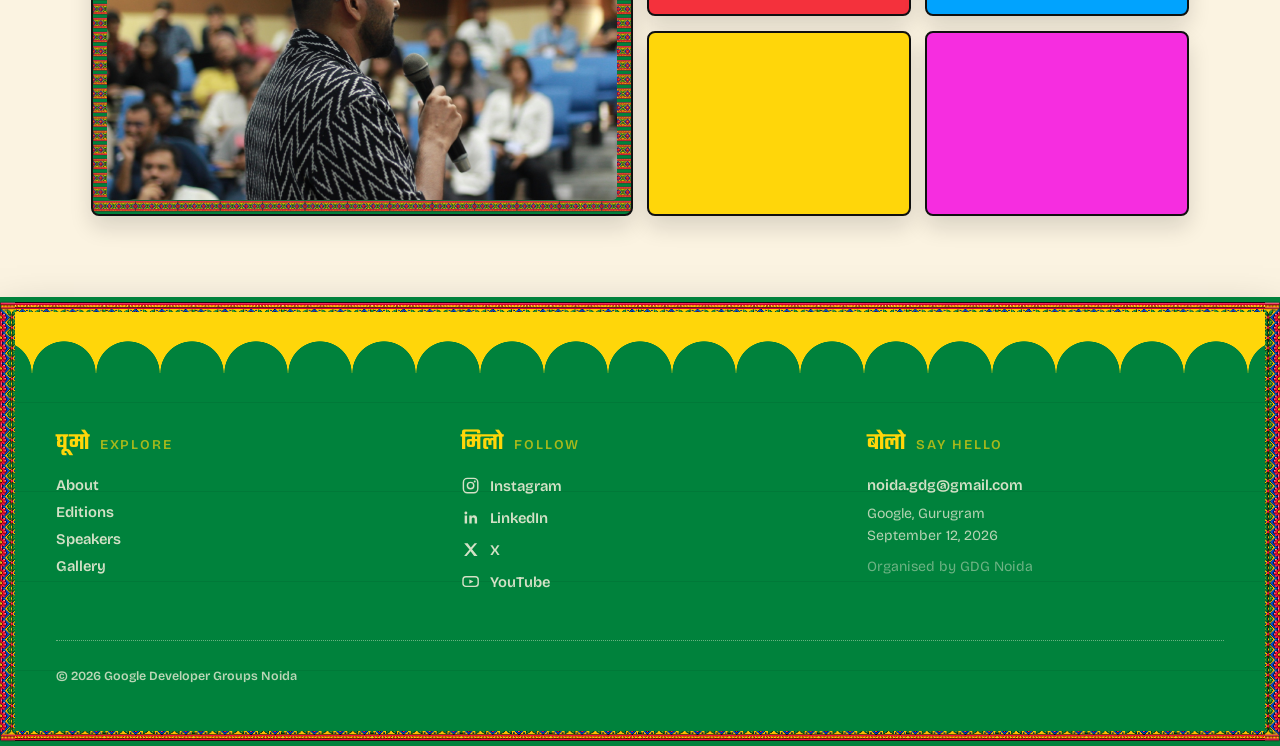
==== commit c4e8515f: "Add the photo gallery, and even out the page rhythm A mosaic of 15 photographs from past editions, s" ====
--- a/index.html
+++ b/index.html
@@ -9,7 +9,7 @@
 <link rel="preconnect" href="https://fonts.googleapis.com" />
 <link rel="preconnect" href="https://fonts.gstatic.com" crossorigin />
 <link href="https://fonts.googleapis.com/css2?family=Teko:wght@400;500;600;700&family=Bricolage+Grotesque:opsz,wght@12..96,400;12..96,600;12..96,800&display=swap" rel="stylesheet" />
-<link rel="stylesheet" href="css/main.css?v=34" />
+<link rel="stylesheet" href="css/main.css?v=53" />
 </head>
 
 <body>
@@ -24,6 +24,7 @@
     <a href="#about">About</a>
     <a href="#editions">Editions</a>
     <a href="#speakers">Speakers</a>
+    <a href="#gallery">Gallery</a>
   </nav>
 
   <div class="nav__actions">
@@ -237,6 +238,8 @@
   <div class="road" aria-hidden="true"></div>
 </section>
 
+
+
 <!-- ============ SPEAKERS ============ -->
 <section class="speakers" id="speakers">
   <div class="wrap">
@@ -273,6 +276,139 @@
   </div>
 </section>
 
+<!-- ============ GALLERY ============ -->
+<section class="gallery-section" id="gallery">
+  <div class="wrap">
+
+    <div class="rule-head">
+      <span class="rule-head__label">What it looks like</span>
+      <span class="rule-head__index">04</span>
+    </div>
+    <span class="rule-dotted" aria-hidden="true"></span>
+
+    <ul class="gallery" id="gallery-grid">
+        <li class="gallery__item">
+          <button class="gallery__btn" type="button">
+            <img class="gallery__img" src="Gallery/gallery-01.jpg"
+                 alt="The whole room gathered for a group photo at the end of the day" width="1600" height="1067"
+                 loading="lazy" decoding="async" />
+          </button>
+        </li>
+        <li class="gallery__item">
+          <button class="gallery__btn" type="button">
+            <img class="gallery__img" src="Gallery/gallery-02.jpg"
+                 alt="Eight attendees on stage during an activity session" width="1600" height="1067"
+                 loading="lazy" decoding="async" />
+          </button>
+        </li>
+        <li class="gallery__item">
+          <button class="gallery__btn" type="button">
+            <img class="gallery__img" src="Gallery/gallery-03.jpg"
+                 alt="Hands go up across the audience during a talk" width="1600" height="1067"
+                 loading="lazy" decoding="async" />
+          </button>
+        </li>
+        <li class="gallery__item">
+          <button class="gallery__btn" type="button">
+            <img class="gallery__img" src="Gallery/gallery-04.jpg"
+                 alt="Attendees collecting badges and swag at the registration desk" width="1600" height="1067"
+                 loading="lazy" decoding="async" />
+          </button>
+        </li>
+        <li class="gallery__item">
+          <button class="gallery__btn" type="button">
+            <img class="gallery__img" src="Gallery/gallery-05.jpg"
+                 alt="The GDG Noida organising team on stage in front of a thank-you slide" width="1600" height="1067"
+                 loading="lazy" decoding="async" />
+          </button>
+        </li>
+        <li class="gallery__item">
+          <button class="gallery__btn" type="button">
+            <img class="gallery__img" src="Gallery/gallery-06.jpg"
+                 alt="A speaker mid-answer during a panel conversation" width="1600" height="1067"
+                 loading="lazy" decoding="async" />
+          </button>
+        </li>
+        <li class="gallery__item">
+          <button class="gallery__btn" type="button">
+            <img class="gallery__img" src="Gallery/gallery-07.jpg"
+                 alt="Stacks of 'Aesthetics Matter' tote bags and sticker sheets before doors open" width="1600" height="1067"
+                 loading="lazy" decoding="async" />
+          </button>
+        </li>
+        <li class="gallery__item">
+          <button class="gallery__btn" type="button">
+            <img class="gallery__img" src="Gallery/gallery-08.jpg"
+                 alt="Attendees talking between sessions in the auditorium" width="1600" height="1067"
+                 loading="lazy" decoding="async" />
+          </button>
+        </li>
+        <li class="gallery__item">
+          <button class="gallery__btn" type="button">
+            <img class="gallery__img" src="Gallery/gallery-09.jpg" style="--focal: 0% 50%"
+                 alt="A speaker presenting Devanagari calligraphy on the main screen" width="1600" height="1067"
+                 loading="lazy" decoding="async" />
+          </button>
+        </li>
+        <li class="gallery__item">
+          <button class="gallery__btn" type="button">
+            <img class="gallery__img" src="Gallery/gallery-10.jpg"
+                 alt="A packed room breaking into cheers for a group photo" width="1600" height="1067"
+                 loading="lazy" decoding="async" />
+          </button>
+        </li>
+        <li class="gallery__item">
+          <button class="gallery__btn" type="button">
+            <img class="gallery__img" src="Gallery/gallery-11.jpg"
+                 alt="An attendee asking a question from the floor" width="1600" height="1067"
+                 loading="lazy" decoding="async" />
+          </button>
+        </li>
+        <li class="gallery__item">
+          <button class="gallery__btn" type="button">
+            <img class="gallery__img" src="Gallery/gallery-12.jpg"
+                 alt="A talk in progress: 'Building design influence in the product landscape'" width="1600" height="1067"
+                 loading="lazy" decoding="async" />
+          </button>
+        </li>
+        <li class="gallery__item">
+          <button class="gallery__btn" type="button">
+            <img class="gallery__img" src="Gallery/gallery-13.jpg"
+                 alt="The full auditorium assembled for a group photo at IIIT Delhi" width="1600" height="1067"
+                 loading="lazy" decoding="async" />
+          </button>
+        </li>
+        <li class="gallery__item">
+          <button class="gallery__btn" type="button">
+            <img class="gallery__img" src="Gallery/gallery-14.jpg"
+                 alt="A feedback wall covered in sticky notes answering 'What did you love at Design Samvaad 2025?'" width="1600" height="1067"
+                 loading="lazy" decoding="async" />
+          </button>
+        </li>
+        <li class="gallery__item">
+          <button class="gallery__btn" type="button">
+            <img class="gallery__img" src="Gallery/gallery-15.jpg"
+                 alt="An attendee receiving a tote bag from an organiser" width="1600" height="1067"
+                 loading="lazy" decoding="async" />
+          </button>
+        </li>
+    </ul>
+
+  </div>
+</section>
+
+<!-- Lightbox, shared by every gallery tile -->
+<dialog class="lightbox" id="lightbox" aria-label="Photo viewer">
+  <button class="lightbox__close" type="button" aria-label="Close">&times;</button>
+  <button class="lightbox__nav lightbox__nav--prev" type="button" aria-label="Previous photo">&#8249;</button>
+  <button class="lightbox__nav lightbox__nav--next" type="button" aria-label="Next photo">&#8250;</button>
+  <figure class="lightbox__figure">
+    <!-- src/alt are set by js/modules/lightbox.js; an empty src="" would
+         make some browsers re-request the page itself -->
+    <img class="lightbox__img" alt="" />
+  </figure>
+</dialog>
+
 <!-- ============ FOOTER — the painted tailgate, full bleed ============ -->
 <footer class="footer" id="contact">
   <div class="tailgate">
@@ -283,11 +419,12 @@
 
         <div class="footer__cols">
           <nav class="footer-col" aria-label="Footer">
-            <h3 class="footer-col__head">घूमो <span>Explore</span></h3>
-            <a href="#about">About</a>
-            <a href="#speakers">Speakers</a>
-            <a href="#editions">Editions</a>
-                  </nav>
+              <h3 class="footer-col__head">घूमो <span>Explore</span></h3>
+              <a href="#about">About</a>
+              <a href="#editions">Editions</a>
+              <a href="#speakers">Speakers</a>
+              <a href="#gallery">Gallery</a>
+            </nav>
 
           <div class="footer-col">
             <h3 class="footer-col__head">मिलो <span>Follow</span></h3>
@@ -351,6 +488,6 @@
   </clipPath>
 </defs></svg>
 
-<script type="module" src="js/main.js?v=34"></script>
+<script type="module" src="js/main.js?v=53"></script>
 </body>
 </html>
--- a/css/main.css
+++ b/css/main.css
@@ -25,6 +25,7 @@
 @import url("components/milestone.css")    layer(components);
 @import url("components/road.css")         layer(components);
 @import url("components/speaker-card.css") layer(components);
+@import url("components/gallery.css")      layer(components);
 @import url("components/rosette.css")      layer(components);
 @import url("components/tailgate.css")     layer(components);
 @import url("components/footer-cols.css")  layer(components);
@@ -34,4 +35,5 @@
 @import url("sections/about.css")    layer(sections);
 @import url("sections/editions.css") layer(sections);
 @import url("sections/speakers.css") layer(sections);
+@import url("sections/gallery.css")  layer(sections);
 @import url("sections/footer.css")   layer(sections);
